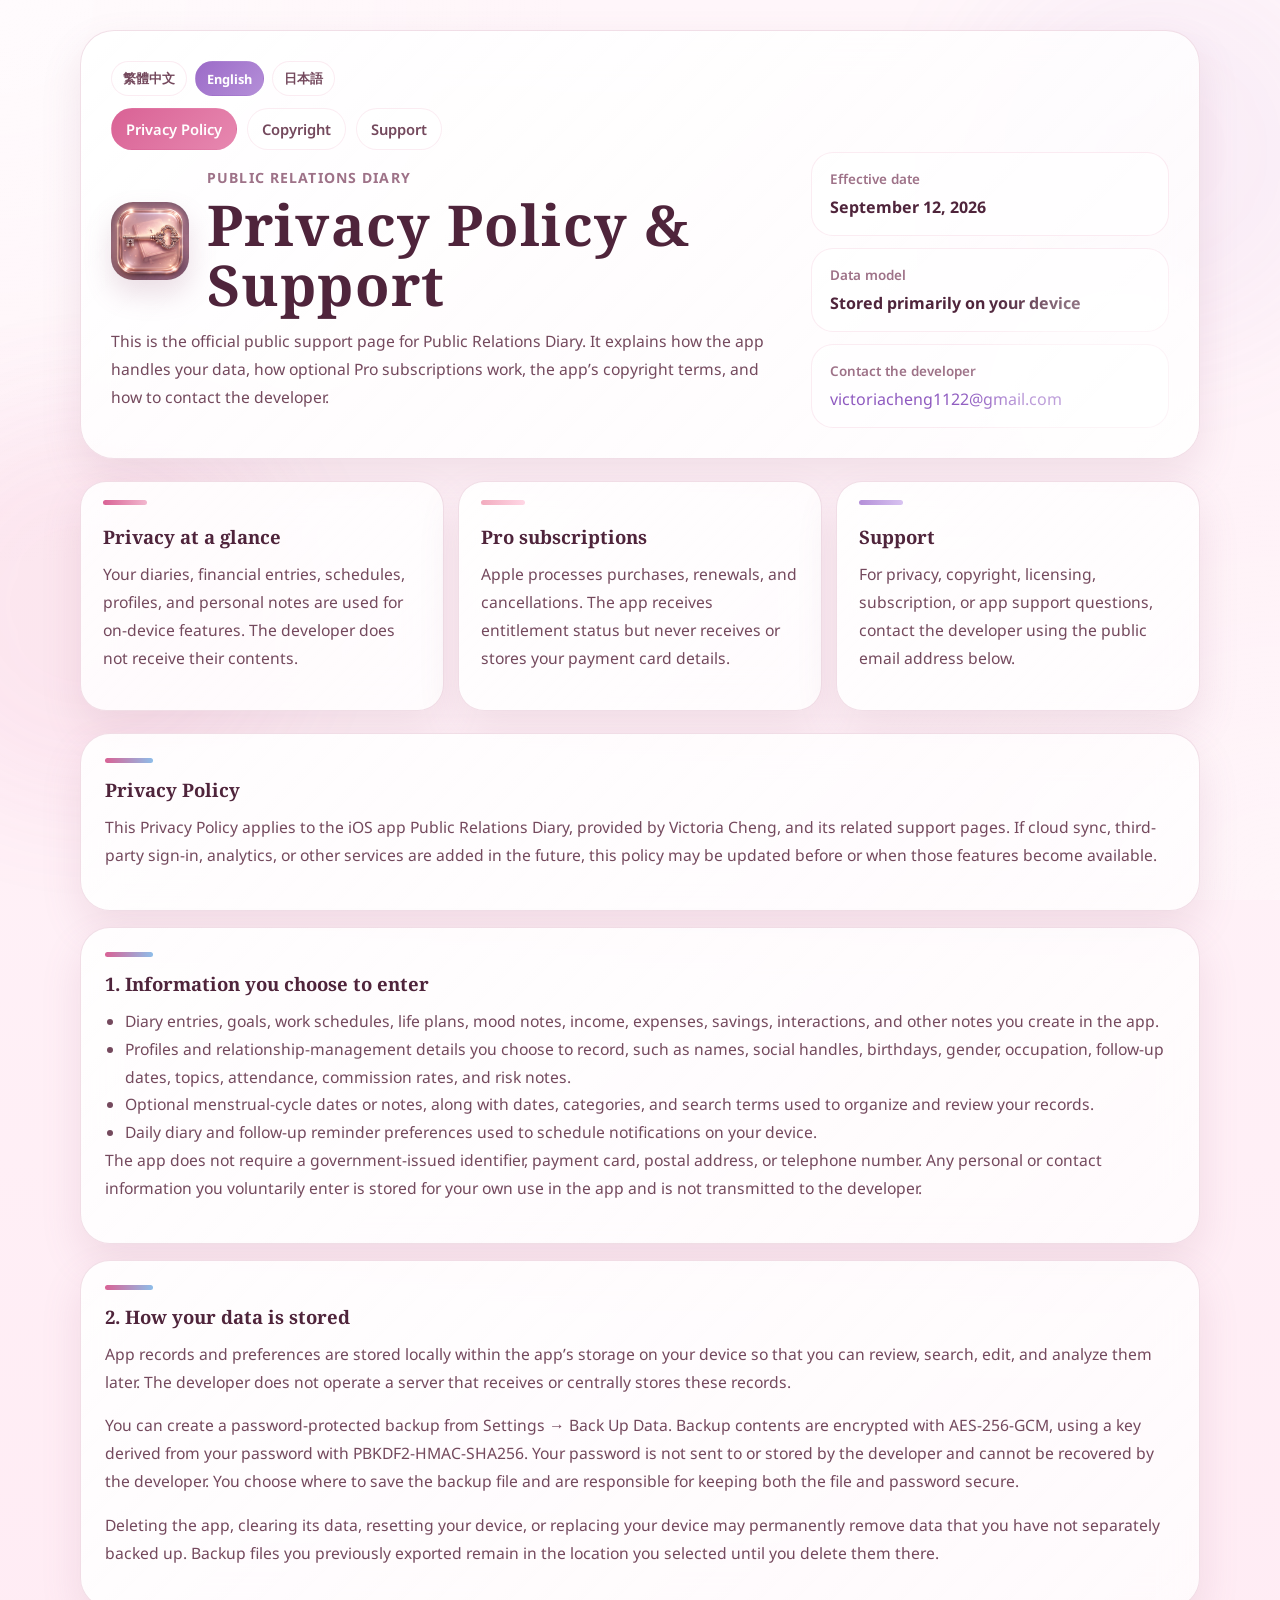
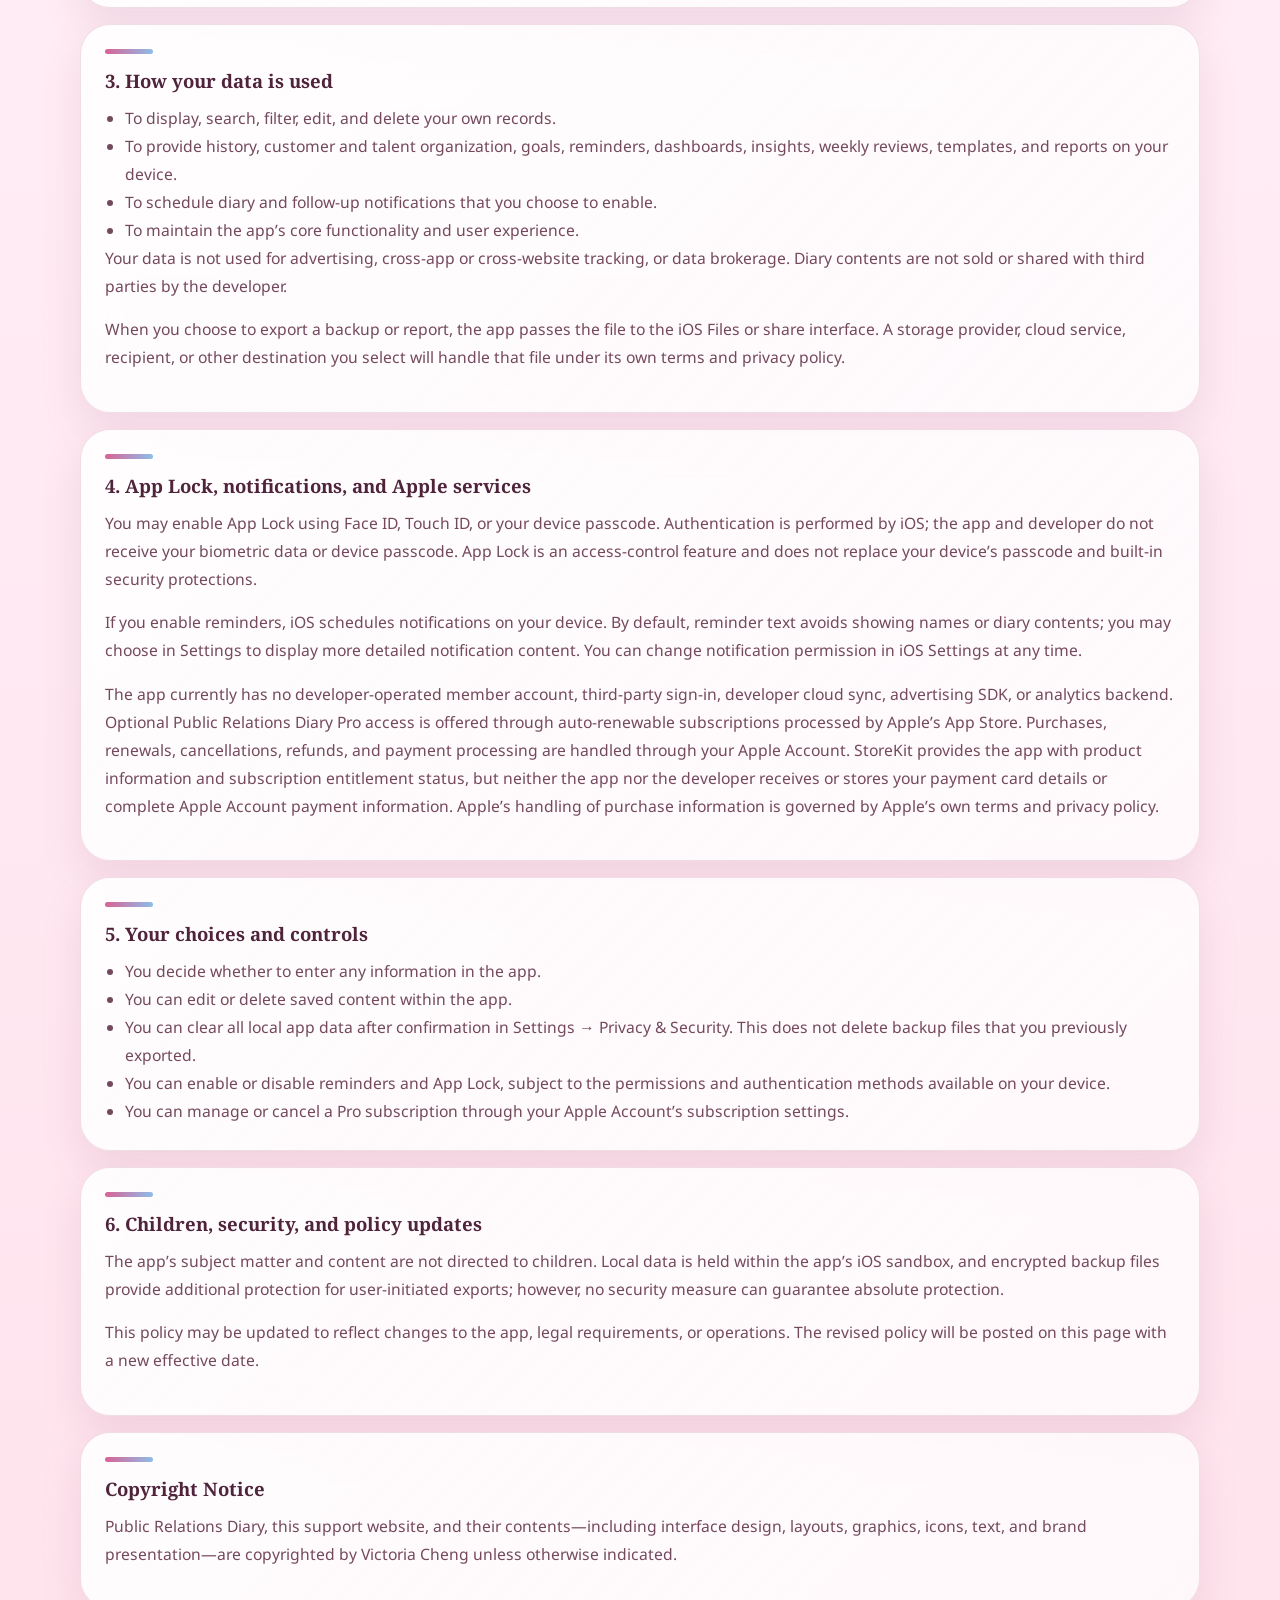
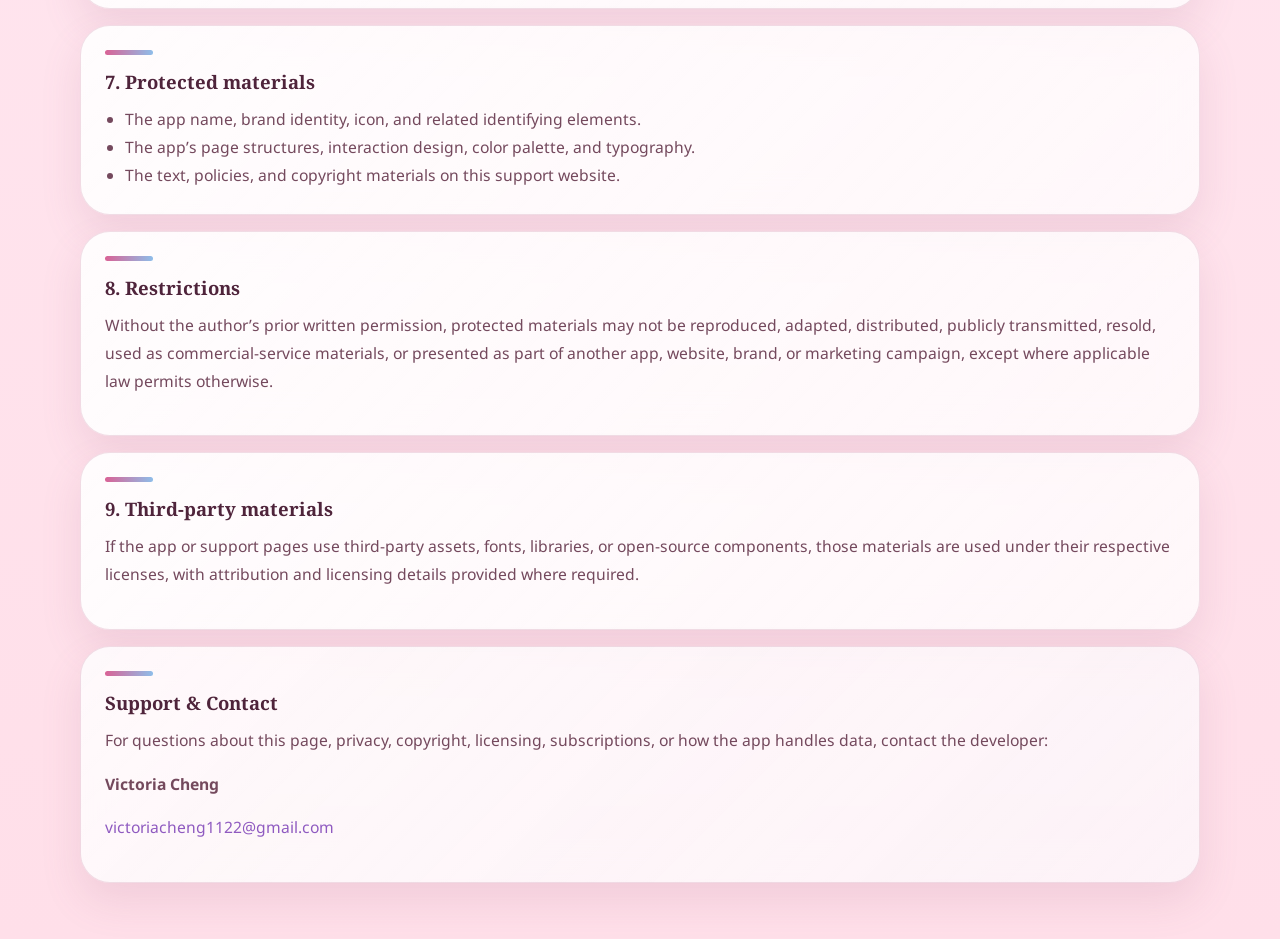
==== en/index.html @ c0037b28 "Add English and Japanese privacy pages" ====
<!DOCTYPE html>
<html lang="en">
<head>
  <meta charset="UTF-8">
  <meta name="viewport" content="width=device-width, initial-scale=1.0">
  <title>Public Relations Diary | Privacy Policy, Copyright &amp; Support</title>
  <meta
    name="description"
    content="The official support page for Public Relations Diary, including its privacy policy, copyright notice, and support contact information."
  >
  <link rel="preconnect" href="https://fonts.googleapis.com">
  <link rel="preconnect" href="https://fonts.gstatic.com" crossorigin>
  <link href="https://fonts.googleapis.com/css2?family=Noto+Sans:wght@400;500;600;700;800&amp;family=Noto+Serif:wght@700;900&amp;display=swap" rel="stylesheet">
  <link rel="stylesheet" href="../styles.css">
</head>
<body>
  <div class="background-glow glow-left"></div>
  <div class="background-glow glow-right"></div>

  <main class="page-shell">
    <section class="hero-card">
      <div class="hero-copy">
        <nav class="language-nav" aria-label="Language selection">
          <a class="language-link" href="../" lang="zh-Hant" hreflang="zh-Hant">繁體中文</a>
          <a class="language-link" href="./" lang="en" hreflang="en" aria-current="page">English</a>
          <a class="language-link" href="../ja/" lang="ja" hreflang="ja">日本語</a>
        </nav>
        <nav class="top-nav" aria-label="On-page navigation">
          <a class="nav-pill is-active" href="#privacy">Privacy Policy</a>
          <a class="nav-pill" href="#copyright">Copyright</a>
          <a class="nav-pill" href="#contact">Support</a>
        </nav>

        <div class="brand-lockup">
          <img class="app-icon" src="../assets/app-icon.png" alt="Public Relations Diary app icon">
          <div>
            <p class="eyebrow">PUBLIC RELATIONS DIARY</p>
            <h1>Privacy Policy &amp; Support</h1>
          </div>
        </div>

        <p class="hero-text">
          This is the official public support page for Public Relations Diary. It explains how the app handles your data,
          how optional Pro subscriptions work, the app&rsquo;s copyright terms, and how to contact the developer.
        </p>
      </div>

      <aside class="hero-status">
        <div class="status-card">
          <span class="status-label">Effective date</span>
          <strong>September 12, 2026</strong>
        </div>
        <div class="status-card">
          <span class="status-label">Data model</span>
          <strong>Stored primarily on your device</strong>
        </div>
        <div class="status-card">
          <span class="status-label">Contact the developer</span>
          <a href="mailto:victoriacheng1122@gmail.com">victoriacheng1122@gmail.com</a>
        </div>
      </aside>
    </section>

    <section class="summary-grid">
      <article class="summary-card accent-rose">
        <h2>Privacy at a glance</h2>
        <p>Your diaries, financial entries, schedules, profiles, and personal notes are used for on-device features. The developer does not receive their contents.</p>
      </article>
      <article class="summary-card accent-peach">
        <h2>Pro subscriptions</h2>
        <p>Apple processes purchases, renewals, and cancellations. The app receives entitlement status but never receives or stores your payment card details.</p>
      </article>
      <article class="summary-card accent-lavender">
        <h2>Support</h2>
        <p>For privacy, copyright, licensing, subscription, or app support questions, contact the developer using the public email address below.</p>
      </article>
    </section>

    <section class="policy-layout">
      <article class="policy-card" id="privacy">
        <div class="section-marker"></div>
        <h2>Privacy Policy</h2>
        <p>
          This Privacy Policy applies to the iOS app Public Relations Diary, provided by Victoria Cheng, and its related support pages.
          If cloud sync, third-party sign-in, analytics, or other services are added in the future, this policy may be updated before or when those features become available.
        </p>
      </article>

      <article class="policy-card">
        <div class="section-marker"></div>
        <h2>1. Information you choose to enter</h2>
        <ul>
          <li>Diary entries, goals, work schedules, life plans, mood notes, income, expenses, savings, interactions, and other notes you create in the app.</li>
          <li>Profiles and relationship-management details you choose to record, such as names, social handles, birthdays, gender, occupation, follow-up dates, topics, attendance, commission rates, and risk notes.</li>
          <li>Optional menstrual-cycle dates or notes, along with dates, categories, and search terms used to organize and review your records.</li>
          <li>Daily diary and follow-up reminder preferences used to schedule notifications on your device.</li>
        </ul>
        <p>
          The app does not require a government-issued identifier, payment card, postal address, or telephone number.
          Any personal or contact information you voluntarily enter is stored for your own use in the app and is not transmitted to the developer.
        </p>
      </article>

      <article class="policy-card">
        <div class="section-marker"></div>
        <h2>2. How your data is stored</h2>
        <p>
          App records and preferences are stored locally within the app&rsquo;s storage on your device so that you can review, search, edit, and analyze them later.
          The developer does not operate a server that receives or centrally stores these records.
        </p>
        <p>
          You can create a password-protected backup from Settings &rarr; Back Up Data. Backup contents are encrypted with AES-256-GCM,
          using a key derived from your password with PBKDF2-HMAC-SHA256. Your password is not sent to or stored by the developer and cannot be recovered by the developer.
          You choose where to save the backup file and are responsible for keeping both the file and password secure.
        </p>
        <p>
          Deleting the app, clearing its data, resetting your device, or replacing your device may permanently remove data that you have not separately backed up.
          Backup files you previously exported remain in the location you selected until you delete them there.
        </p>
      </article>

      <article class="policy-card">
        <div class="section-marker"></div>
        <h2>3. How your data is used</h2>
        <ul>
          <li>To display, search, filter, edit, and delete your own records.</li>
          <li>To provide history, customer and talent organization, goals, reminders, dashboards, insights, weekly reviews, templates, and reports on your device.</li>
          <li>To schedule diary and follow-up notifications that you choose to enable.</li>
          <li>To maintain the app&rsquo;s core functionality and user experience.</li>
        </ul>
        <p>
          Your data is not used for advertising, cross-app or cross-website tracking, or data brokerage. Diary contents are not sold or shared with third parties by the developer.
        </p>
        <p>
          When you choose to export a backup or report, the app passes the file to the iOS Files or share interface.
          A storage provider, cloud service, recipient, or other destination you select will handle that file under its own terms and privacy policy.
        </p>
      </article>

      <article class="policy-card">
        <div class="section-marker"></div>
        <h2>4. App Lock, notifications, and Apple services</h2>
        <p>
          You may enable App Lock using Face ID, Touch ID, or your device passcode. Authentication is performed by iOS;
          the app and developer do not receive your biometric data or device passcode. App Lock is an access-control feature and does not replace your device&rsquo;s passcode and built-in security protections.
        </p>
        <p>
          If you enable reminders, iOS schedules notifications on your device. By default, reminder text avoids showing names or diary contents;
          you may choose in Settings to display more detailed notification content. You can change notification permission in iOS Settings at any time.
        </p>
        <p>
          The app currently has no developer-operated member account, third-party sign-in, developer cloud sync, advertising SDK, or analytics backend.
          Optional Public Relations Diary Pro access is offered through auto-renewable subscriptions processed by Apple&rsquo;s App Store.
          Purchases, renewals, cancellations, refunds, and payment processing are handled through your Apple Account.
          StoreKit provides the app with product information and subscription entitlement status, but neither the app nor the developer receives or stores your payment card details or complete Apple Account payment information.
          Apple&rsquo;s handling of purchase information is governed by Apple&rsquo;s own terms and privacy policy.
        </p>
      </article>

      <article class="policy-card">
        <div class="section-marker"></div>
        <h2>5. Your choices and controls</h2>
        <ul>
          <li>You decide whether to enter any information in the app.</li>
          <li>You can edit or delete saved content within the app.</li>
          <li>You can clear all local app data after confirmation in Settings &rarr; Privacy &amp; Security. This does not delete backup files that you previously exported.</li>
          <li>You can enable or disable reminders and App Lock, subject to the permissions and authentication methods available on your device.</li>
          <li>You can manage or cancel a Pro subscription through your Apple Account&rsquo;s subscription settings.</li>
        </ul>
      </article>

      <article class="policy-card">
        <div class="section-marker"></div>
        <h2>6. Children, security, and policy updates</h2>
        <p>
          The app&rsquo;s subject matter and content are not directed to children. Local data is held within the app&rsquo;s iOS sandbox,
          and encrypted backup files provide additional protection for user-initiated exports; however, no security measure can guarantee absolute protection.
        </p>
        <p>
          This policy may be updated to reflect changes to the app, legal requirements, or operations. The revised policy will be posted on this page with a new effective date.
        </p>
      </article>

      <article class="policy-card" id="copyright">
        <div class="section-marker"></div>
        <h2>Copyright Notice</h2>
        <p>
          Public Relations Diary, this support website, and their contents&mdash;including interface design, layouts, graphics, icons, text, and brand presentation&mdash;are copyrighted by Victoria Cheng unless otherwise indicated.
        </p>
      </article>

      <article class="policy-card">
        <div class="section-marker"></div>
        <h2>7. Protected materials</h2>
        <ul>
          <li>The app name, brand identity, icon, and related identifying elements.</li>
          <li>The app&rsquo;s page structures, interaction design, color palette, and typography.</li>
          <li>The text, policies, and copyright materials on this support website.</li>
        </ul>
      </article>

      <article class="policy-card">
        <div class="section-marker"></div>
        <h2>8. Restrictions</h2>
        <p>
          Without the author&rsquo;s prior written permission, protected materials may not be reproduced, adapted, distributed, publicly transmitted, resold,
          used as commercial-service materials, or presented as part of another app, website, brand, or marketing campaign, except where applicable law permits otherwise.
        </p>
      </article>

      <article class="policy-card">
        <div class="section-marker"></div>
        <h2>9. Third-party materials</h2>
        <p>
          If the app or support pages use third-party assets, fonts, libraries, or open-source components, those materials are used under their respective licenses,
          with attribution and licensing details provided where required.
        </p>
      </article>

      <article class="policy-card contact-card" id="contact">
        <div class="section-marker"></div>
        <h2>Support &amp; Contact</h2>
        <p>For questions about this page, privacy, copyright, licensing, subscriptions, or how the app handles data, contact the developer:</p>
        <p><strong>Victoria Cheng</strong></p>
        <p><a href="mailto:victoriacheng1122@gmail.com">victoriacheng1122@gmail.com</a></p>
      </article>
    </section>
  </main>
</body>
</html>
---- styles.css ----
:root {
  --bg-top: #fff6fa;
  --bg-mid: #ffeaf3;
  --bg-bottom: #ffdfe9;
  --surface: rgba(255, 255, 255, 0.74);
  --surface-strong: rgba(255, 255, 255, 0.9);
  --border: rgba(214, 160, 186, 0.34);
  --text-main: #4f243b;
  --text-soft: #74495d;
  --text-faint: #9e7288;
  --rose: #d96295;
  --peach: #f2abbe;
  --lavender: #b48fd8;
  --blue: #8ebde9;
  --shadow: rgba(156, 93, 127, 0.14);
}

* {
  box-sizing: border-box;
}

html {
  color-scheme: light;
}

body {
  margin: 0;
  min-height: 100vh;
  font-family: "Noto Sans TC", sans-serif;
  color: var(--text-main);
  background: linear-gradient(180deg, var(--bg-top) 0%, var(--bg-mid) 48%, var(--bg-bottom) 100%);
  position: relative;
  overflow-x: hidden;
}

:lang(en) body {
  font-family: "Noto Sans", "Noto Sans TC", sans-serif;
}

:lang(ja) body {
  font-family: "Noto Sans JP", "Noto Sans TC", sans-serif;
}

body::before {
  content: "";
  position: fixed;
  inset: 0;
  background:
    radial-gradient(circle at top left, rgba(255, 255, 255, 0.6), transparent 36%),
    radial-gradient(circle at bottom right, rgba(255, 255, 255, 0.34), transparent 28%);
  pointer-events: none;
}

.background-glow {
  position: fixed;
  width: 25rem;
  height: 25rem;
  border-radius: 999px;
  filter: blur(62px);
  opacity: 0.42;
  pointer-events: none;
}

.glow-left {
  background: rgba(217, 98, 149, 0.2);
  left: -7rem;
  bottom: 6rem;
}

.glow-right {
  background: rgba(180, 143, 216, 0.16);
  right: -5rem;
  top: -3rem;
}

.page-shell {
  width: min(1120px, calc(100vw - 32px));
  margin: 0 auto;
  padding: 30px 0 56px;
}

.hero-card,
.summary-card,
.policy-card {
  border: 1px solid var(--border);
  background: linear-gradient(135deg, var(--surface-strong), var(--surface));
  backdrop-filter: blur(18px);
  -webkit-backdrop-filter: blur(18px);
  box-shadow: 0 18px 40px var(--shadow);
}

.hero-card {
  border-radius: 34px;
  padding: 30px;
  display: grid;
  grid-template-columns: minmax(0, 1.7fr) minmax(260px, 0.9fr);
  gap: 24px;
  position: relative;
  overflow: hidden;
}

.hero-card::after {
  content: "";
  position: absolute;
  right: -4rem;
  bottom: -5rem;
  width: 17rem;
  height: 17rem;
  border-radius: 999px;
  background: rgba(255, 255, 255, 0.42);
  filter: blur(22px);
}

.top-nav {
  display: flex;
  flex-wrap: wrap;
  gap: 10px;
  margin-bottom: 18px;
}

.language-nav {
  display: flex;
  flex-wrap: wrap;
  gap: 8px;
  margin-bottom: 12px;
}

.language-link {
  display: inline-flex;
  align-items: center;
  justify-content: center;
  min-height: 34px;
  padding: 7px 11px;
  border-radius: 999px;
  color: var(--text-soft);
  background: rgba(255, 255, 255, 0.48);
  border: 1px solid rgba(217, 98, 149, 0.12);
  text-decoration: none;
  font-size: 0.8rem;
  font-weight: 700;
}

.language-link[aria-current="page"] {
  color: #fff;
  background: linear-gradient(135deg, #9c6bc8, var(--lavender));
  border-color: transparent;
}

.nav-pill {
  display: inline-flex;
  align-items: center;
  justify-content: center;
  padding: 10px 14px;
  border-radius: 999px;
  color: var(--text-soft);
  background: rgba(255, 255, 255, 0.62);
  border: 1px solid rgba(217, 98, 149, 0.12);
  text-decoration: none;
  font-size: 0.92rem;
  font-weight: 600;
}

.nav-pill.is-active {
  color: #fff;
  background: linear-gradient(135deg, var(--rose), #e788b0);
  border-color: transparent;
}

.brand-lockup {
  display: flex;
  align-items: center;
  gap: 18px;
  margin-bottom: 14px;
}

.app-icon {
  width: 78px;
  height: 78px;
  border-radius: 22px;
  box-shadow: 0 14px 28px rgba(156, 93, 127, 0.2);
  flex: 0 0 auto;
}

.eyebrow {
  margin: 0 0 8px;
  color: var(--text-faint);
  font-size: 0.88rem;
  letter-spacing: 0.08em;
  font-weight: 700;
}

h1,
h2,
p,
ul {
  margin-top: 0;
}

h1 {
  margin-bottom: 0;
  font-family: "Noto Serif TC", serif;
  font-size: clamp(2.3rem, 4.4vw, 4rem);
  line-height: 1.06;
  letter-spacing: 0.02em;
}

:lang(en) h1,
:lang(en) h2 {
  font-family: "Noto Serif", "Noto Serif TC", serif;
}

:lang(ja) h1,
:lang(ja) h2 {
  font-family: "Noto Serif JP", "Noto Serif TC", serif;
}

h2 {
  margin-bottom: 12px;
  font-family: "Noto Serif TC", serif;
  font-size: 1.16rem;
}

.hero-text,
.policy-card p,
.policy-card li,
.summary-card p {
  color: var(--text-soft);
  line-height: 1.78;
  font-size: 0.98rem;
}

.hero-status {
  display: grid;
  gap: 12px;
  align-content: end;
}

.status-card {
  border-radius: 22px;
  padding: 17px 18px;
  background: rgba(255, 255, 255, 0.62);
  border: 1px solid rgba(217, 98, 149, 0.12);
}

.status-label {
  display: block;
  margin-bottom: 8px;
  color: var(--text-faint);
  font-size: 0.84rem;
  font-weight: 600;
}

a {
  color: #8f5ac0;
  text-decoration: none;
}

a:hover {
  text-decoration: underline;
}

.summary-grid {
  margin-top: 22px;
  display: grid;
  grid-template-columns: repeat(3, minmax(0, 1fr));
  gap: 14px;
}

.summary-card {
  border-radius: 26px;
  padding: 22px;
  position: relative;
}

.summary-card::before {
  content: "";
  position: absolute;
  top: 18px;
  left: 22px;
  width: 44px;
  height: 5px;
  border-radius: 999px;
}

.accent-rose::before {
  background: linear-gradient(90deg, var(--rose), #f2b8cf);
}

.accent-peach::before {
  background: linear-gradient(90deg, var(--peach), #ffd7e5);
}

.accent-lavender::before {
  background: linear-gradient(90deg, var(--lavender), #d8c3f1);
}

.summary-card h2 {
  padding-top: 20px;
}

.policy-layout {
  margin-top: 22px;
  display: grid;
  gap: 16px;
}

.policy-card {
  border-radius: 30px;
  padding: 24px;
}

.section-marker {
  width: 48px;
  height: 5px;
  border-radius: 999px;
  margin-bottom: 14px;
  background: linear-gradient(90deg, var(--rose), var(--blue));
}

.policy-card ul {
  padding-left: 1.25rem;
  margin-bottom: 0;
}

.contact-card {
  background:
    linear-gradient(135deg, rgba(255, 255, 255, 0.86), rgba(255, 255, 255, 0.68)),
    linear-gradient(135deg, rgba(217, 98, 149, 0.08), rgba(180, 143, 216, 0.08));
}

@media (max-width: 920px) {
  .hero-card {
    grid-template-columns: 1fr;
  }

  .summary-grid {
    grid-template-columns: 1fr;
  }
}

@media (max-width: 640px) {
  .page-shell {
    width: min(100vw - 20px, 1120px);
    padding-top: 18px;
    padding-bottom: 32px;
  }

  .hero-card,
  .summary-card,
  .policy-card {
    border-radius: 24px;
  }

  .hero-card,
  .policy-card {
    padding: 20px;
  }

  .brand-lockup {
    align-items: flex-start;
  }

  .app-icon {
    width: 64px;
    height: 64px;
    border-radius: 18px;
  }
}
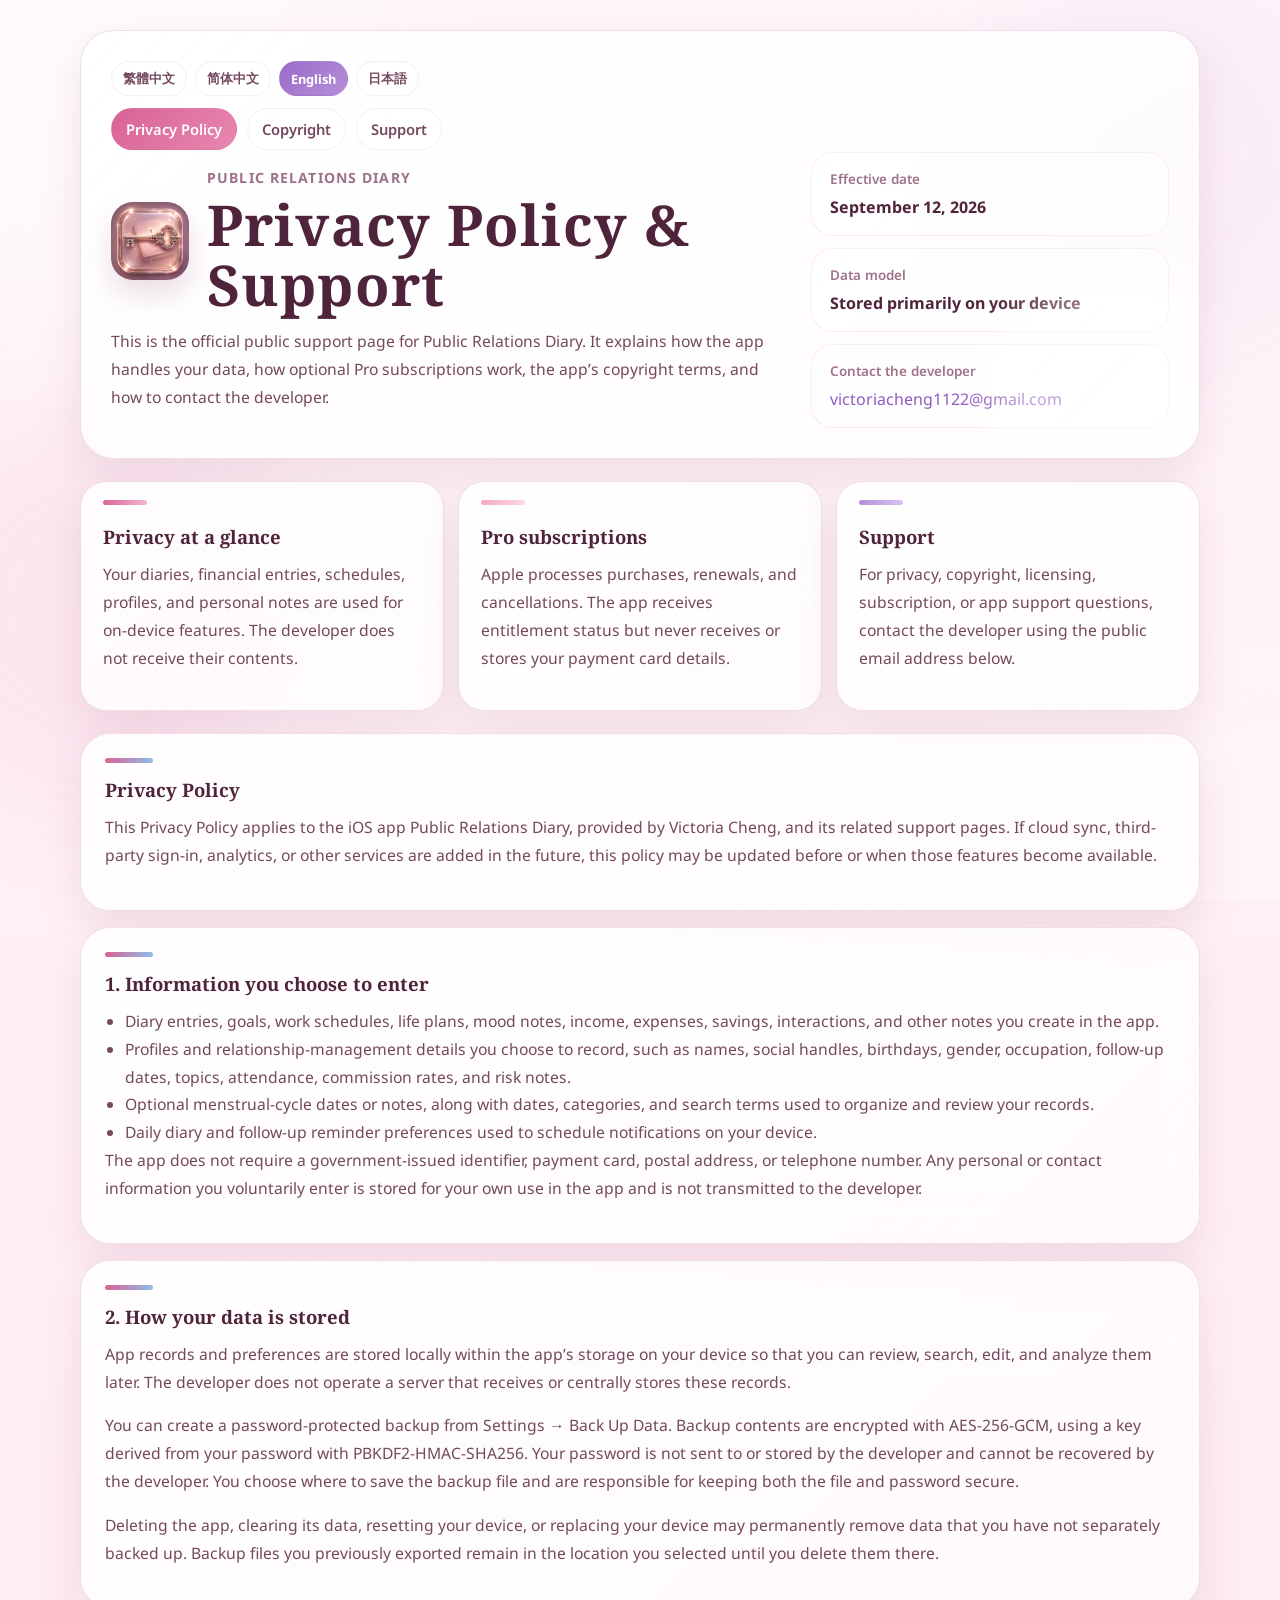
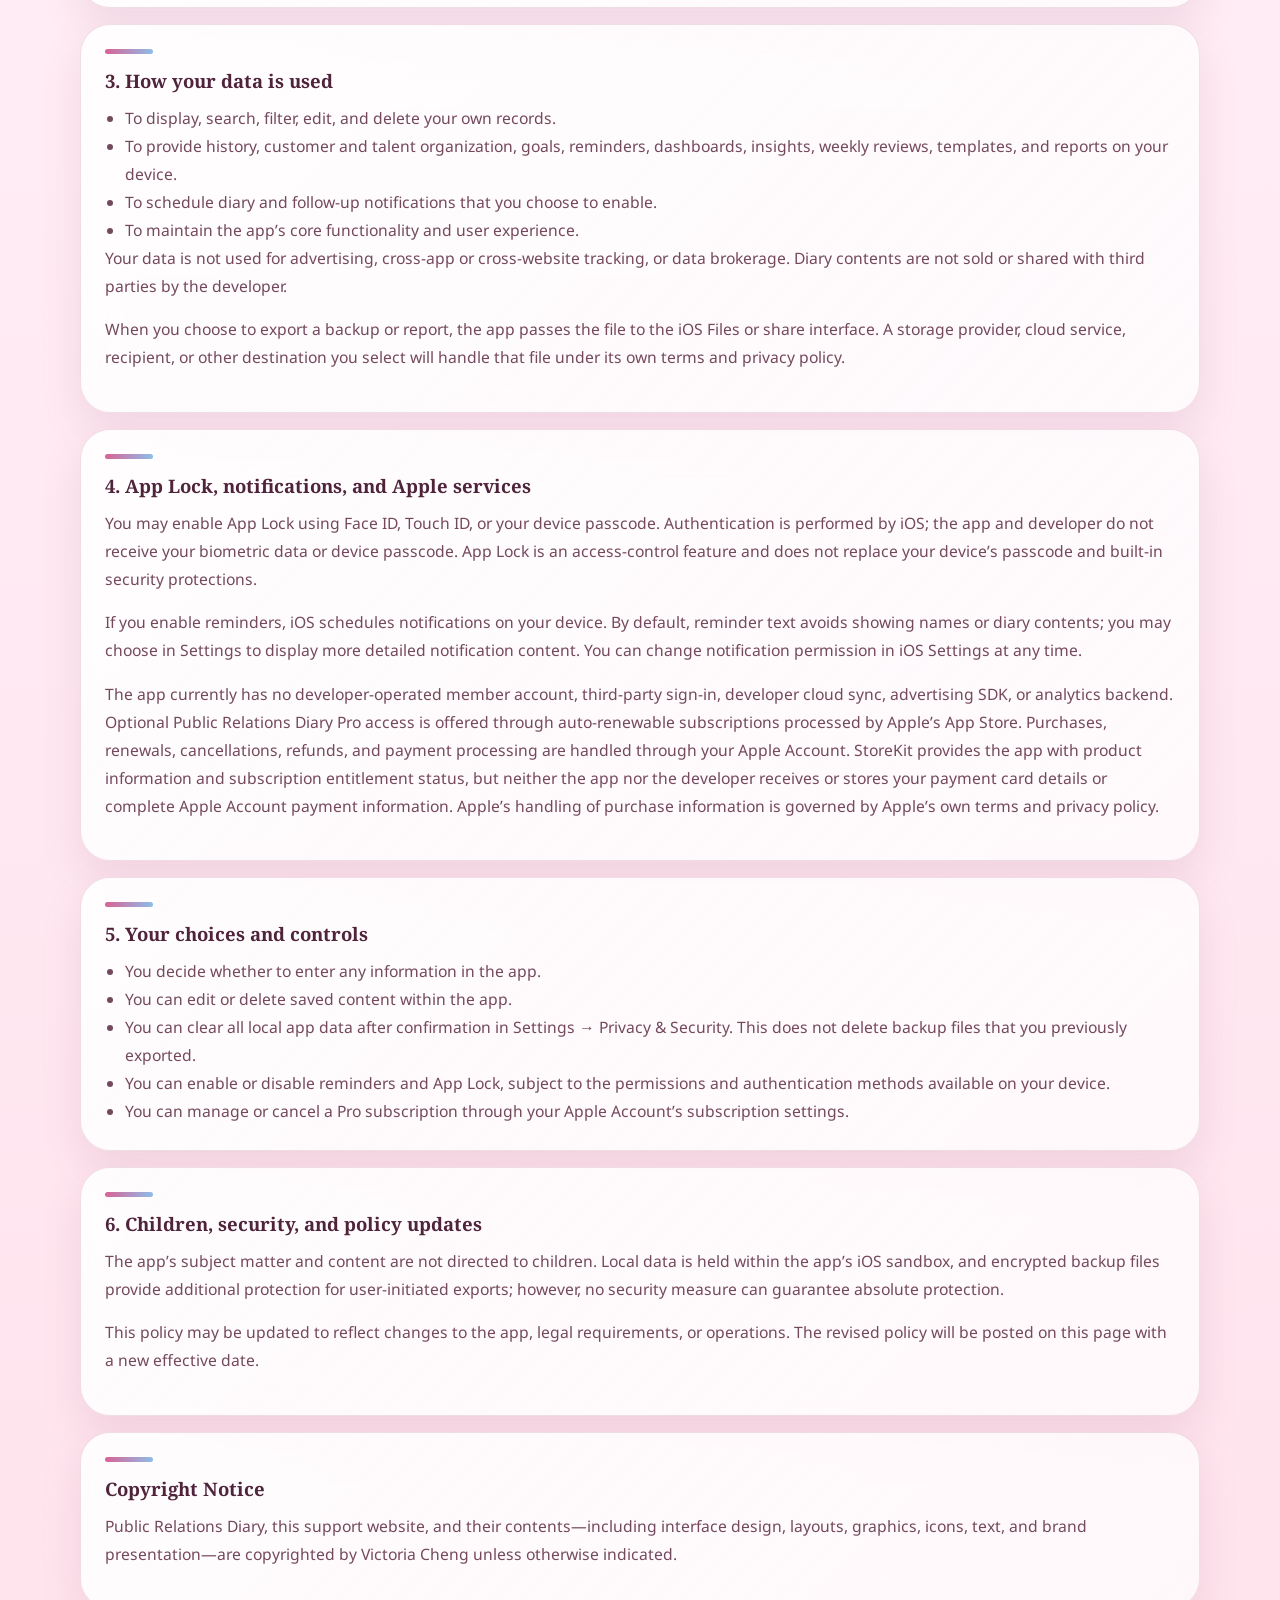
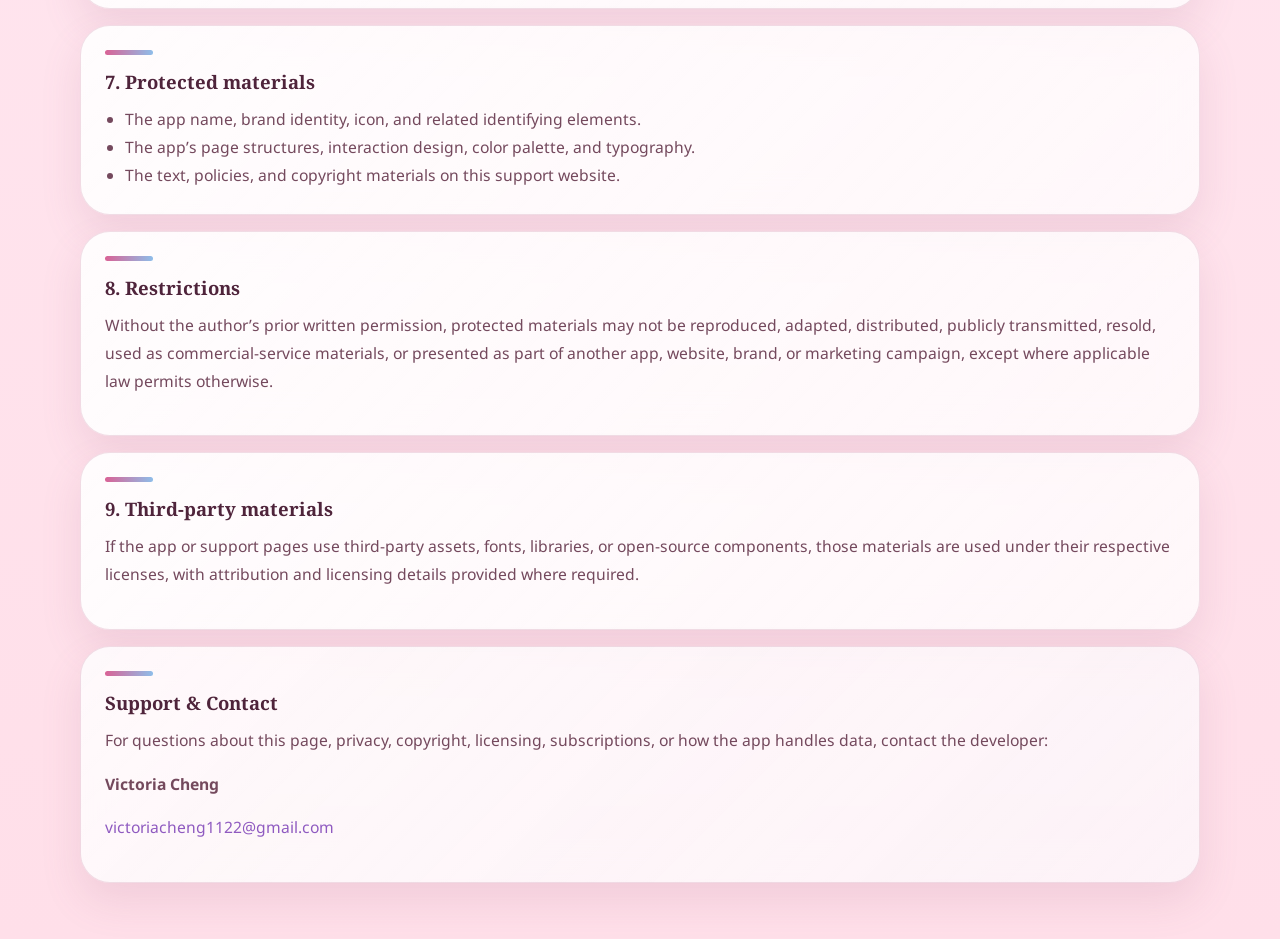
==== commit af002d1c: "Add Simplified Chinese privacy policy" ====
--- a/en/index.html
+++ b/en/index.html
@@ -22,6 +22,7 @@
       <div class="hero-copy">
         <nav class="language-nav" aria-label="Language selection">
           <a class="language-link" href="../" lang="zh-Hant" hreflang="zh-Hant">繁體中文</a>
+          <a class="language-link" href="../zh-Hans/" lang="zh-Hans" hreflang="zh-Hans">简体中文</a>
           <a class="language-link" href="./" lang="en" hreflang="en" aria-current="page">English</a>
           <a class="language-link" href="../ja/" lang="ja" hreflang="ja">日本語</a>
         </nav>
--- a/styles.css
+++ b/styles.css
@@ -37,6 +37,10 @@
   font-family: "Noto Sans", "Noto Sans TC", sans-serif;
 }
 
+:lang(zh-Hans) body {
+  font-family: "Noto Sans SC", "Noto Sans TC", sans-serif;
+}
+
 :lang(ja) body {
   font-family: "Noto Sans JP", "Noto Sans TC", sans-serif;
 }
@@ -209,6 +213,11 @@
   font-family: "Noto Serif", "Noto Serif TC", serif;
 }
 
+:lang(zh-Hans) h1,
+:lang(zh-Hans) h2 {
+  font-family: "Noto Serif SC", "Noto Serif TC", serif;
+}
+
 :lang(ja) h1,
 :lang(ja) h2 {
   font-family: "Noto Serif JP", "Noto Serif TC", serif;
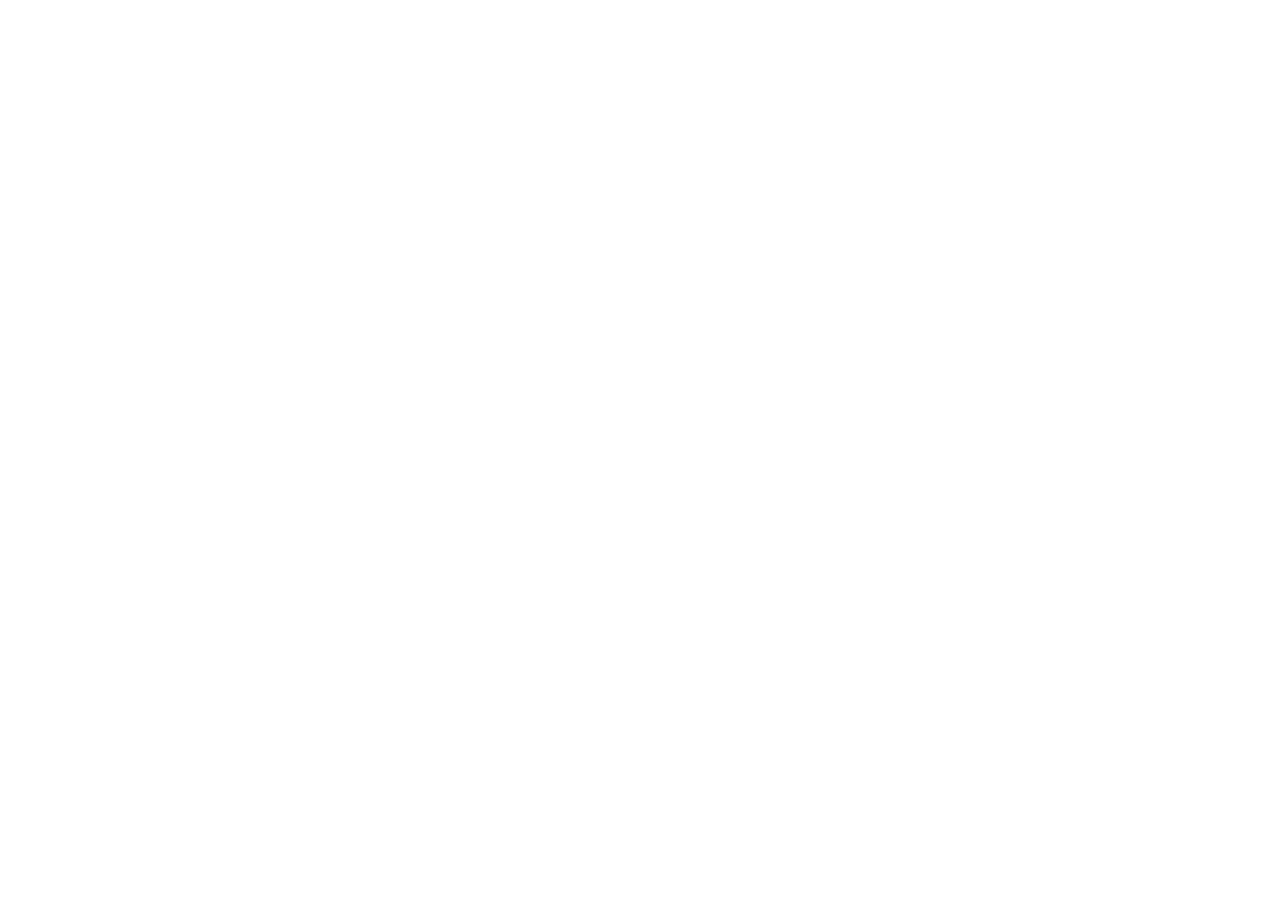
==== commit f6d22005: "Redirect this site to the FireSparkle.Studio website Privacy, support and copyright information for " ====
--- a/en/index.html
+++ b/en/index.html
@@ -1,231 +1,58 @@
-<!DOCTYPE html>
-<html lang="en">
+<!doctype html>
+<html lang="zh-Hant">
 <head>
-  <meta charset="UTF-8">
-  <meta name="viewport" content="width=device-width, initial-scale=1.0">
-  <title>Public Relations Diary | Privacy Policy, Copyright &amp; Support</title>
-  <meta
-    name="description"
-    content="The official support page for Public Relations Diary, including its privacy policy, copyright notice, and support contact information."
-  >
-  <link rel="preconnect" href="https://fonts.googleapis.com">
-  <link rel="preconnect" href="https://fonts.gstatic.com" crossorigin>
-  <link href="https://fonts.googleapis.com/css2?family=Noto+Sans:wght@400;500;600;700;800&amp;family=Noto+Serif:wght@700;900&amp;display=swap" rel="stylesheet">
-  <link rel="stylesheet" href="../styles.css">
+<meta charset="utf-8">
+<meta name="viewport" content="width=device-width, initial-scale=1, viewport-fit=cover">
+<title>公關日記｜已搬到花火工作室官網</title>
+<meta name="description" content="《公關日記》的隱私權政策、支援與聯絡資訊已搬到花火工作室 FireSparkle.Studio 官網。">
+<meta name="robots" content="noindex, follow">
+<link rel="canonical" href="https://firesparkle.com/app/pr-diary/privacy/?lang=en">
+<script>(function(){var b='https://firesparkle.com/app/pr-diary/',k='privacy',r={},s=(location.search+location.hash).toLowerCase(),m=location.search.match(/[?&]lang=([A-Za-z-]+)/),l=m?m[1]:'en',x={'pt-BR':'pt','zh-Hant':''};if(/copyright/.test(s))k='copyright';else if(/privacy/.test(s))k='privacy';else if(/support|contact/.test(s))k='support';else if(/terms/.test(s))k='terms';if(r[k])k=r[k];if(l in x)l=x[l];var u=k==='terms'?'https://www.apple.com/legal/internet-services/itunes/dev/stdeula/':b+(k==='privacy'?'privacy/':'support/')+(l?'?lang='+encodeURIComponent(l):'')+(k==='copyright'?'#copyright':'');window.__fsTarget=u;location.replace(u);})();</script>
+<meta http-equiv="refresh" content="0; url=https://firesparkle.com/app/pr-diary/privacy/?lang=en">
+<meta name="color-scheme" content="light dark">
+<meta name="theme-color" media="(prefers-color-scheme: light)" content="#f7f5f0">
+<meta name="theme-color" media="(prefers-color-scheme: dark)" content="#17161b">
+<link rel="icon" href="https://firesparkle.com/assets/brand/firesparkle-mark-112.png">
+<style>
+:root{--bg:#f7f5f0;--surface:#fffdf9;--ink:#1b1a1f;--ink-soft:#3f3d45;--muted:#726f78;--line:rgba(27,26,31,.12);--line-strong:rgba(27,26,31,.26);--accent:#9a7d49;--app:#b52e66;color-scheme:light}
+@media (prefers-color-scheme:dark){:root{--bg:#17161b;--surface:#1f1e24;--ink:#f1ede6;--ink-soft:#d8d4cc;--muted:#9b968f;--line:rgba(241,237,230,.12);--line-strong:rgba(241,237,230,.26);--accent:#c3a66f;--app:#ef8fb5;color-scheme:dark}}
+*{box-sizing:border-box}
+body{margin:0;min-height:100vh;display:grid;place-items:center;padding:32px 16px;background:var(--bg);color:var(--ink-soft);font-family:"Times New Roman",Tinos,Times,"Noto Serif TC","Songti TC",PMingLiU,serif;font-size:17px;line-height:1.8;letter-spacing:.01em;-webkit-font-smoothing:antialiased}
+main{width:100%;max-width:560px;background:var(--surface);border:1px solid var(--line);border-radius:6px;padding:34px 30px 24px;box-shadow:0 2px 4px rgba(27,26,31,.04),0 24px 48px -28px rgba(27,26,31,.28);position:relative}
+main::before{content:"";position:absolute;left:30px;top:-1px;width:72px;height:2px;background:var(--app)}
+a{color:inherit}
+.brand{display:inline-flex;align-items:center;gap:10px;color:var(--ink);text-decoration:none;font-size:15px;letter-spacing:.04em}
+.brand img{width:28px;height:28px}
+.brand b{font-weight:600}
+.app{display:flex;align-items:center;gap:16px;margin:26px 0 22px}
+.app img{width:64px;height:64px;flex:none;border-radius:22.37%;box-shadow:0 6px 16px -10px rgba(27,26,31,.35),inset 0 0 0 1px rgba(255,255,255,.18)}
+.eyebrow{display:flex;align-items:center;gap:10px;margin:0;font-size:12px;letter-spacing:.2em;text-transform:uppercase;color:var(--muted)}
+.eyebrow::before{content:"";width:22px;height:1px;background:var(--app);flex:none}
+.app strong{display:block;margin-top:4px;color:var(--ink);font-size:19px;font-weight:600;line-height:1.4}
+h1{margin:0 0 10px;color:var(--ink);font-size:clamp(23px,5vw,29px);font-weight:600;line-height:1.35}
+p{margin:0 0 10px}
+.en{color:var(--muted);font-size:15px;line-height:1.6}
+.button{display:inline-flex;align-items:center;gap:10px;min-height:46px;margin:16px 0 18px;padding:10px 22px;border:1px solid var(--ink);border-radius:3px;background:var(--ink);color:var(--bg);text-decoration:none;font-size:15px;letter-spacing:.03em}
+.button:hover{background:transparent;color:var(--ink)}
+.links{display:flex;flex-wrap:wrap;gap:6px 20px;font-size:15px}
+.links a{color:var(--ink);text-decoration:underline;text-underline-offset:5px;text-decoration-color:var(--line-strong)}
+.links a:hover{text-decoration-color:var(--app)}
+.mail{font-family:"Times New Roman",Tinos,Times,serif;direction:ltr}
+footer{display:flex;flex-wrap:wrap;justify-content:space-between;gap:6px;margin-top:22px;padding-top:16px;border-top:1px solid var(--line);font-size:13px;color:var(--muted);letter-spacing:.04em}
+:focus-visible{outline:2px solid var(--accent);outline-offset:4px}
+</style>
 </head>
 <body>
-  <div class="background-glow glow-left"></div>
-  <div class="background-glow glow-right"></div>
-
-  <main class="page-shell">
-    <section class="hero-card">
-      <div class="hero-copy">
-        <nav class="language-nav" aria-label="Language selection">
-          <a class="language-link" href="../" lang="zh-Hant" hreflang="zh-Hant">繁體中文</a>
-          <a class="language-link" href="../zh-Hans/" lang="zh-Hans" hreflang="zh-Hans">简体中文</a>
-          <a class="language-link" href="./" lang="en" hreflang="en" aria-current="page">English</a>
-          <a class="language-link" href="../ja/" lang="ja" hreflang="ja">日本語</a>
-        </nav>
-        <nav class="top-nav" aria-label="On-page navigation">
-          <a class="nav-pill is-active" href="#privacy">Privacy Policy</a>
-          <a class="nav-pill" href="#copyright">Copyright</a>
-          <a class="nav-pill" href="#contact">Support</a>
-        </nav>
-
-        <div class="brand-lockup">
-          <img class="app-icon" src="../assets/app-icon.png" alt="Public Relations Diary app icon">
-          <div>
-            <p class="eyebrow">PUBLIC RELATIONS DIARY</p>
-            <h1>Privacy Policy &amp; Support</h1>
-          </div>
-        </div>
-
-        <p class="hero-text">
-          This is the official public support page for Public Relations Diary. It explains how the app handles your data,
-          how optional Pro subscriptions work, the app&rsquo;s copyright terms, and how to contact the developer.
-        </p>
-      </div>
-
-      <aside class="hero-status">
-        <div class="status-card">
-          <span class="status-label">Effective date</span>
-          <strong>September 12, 2026</strong>
-        </div>
-        <div class="status-card">
-          <span class="status-label">Data model</span>
-          <strong>Stored primarily on your device</strong>
-        </div>
-        <div class="status-card">
-          <span class="status-label">Contact the developer</span>
-          <a href="mailto:victoriacheng1122@gmail.com">victoriacheng1122@gmail.com</a>
-        </div>
-      </aside>
-    </section>
-
-    <section class="summary-grid">
-      <article class="summary-card accent-rose">
-        <h2>Privacy at a glance</h2>
-        <p>Your diaries, financial entries, schedules, profiles, and personal notes are used for on-device features. The developer does not receive their contents.</p>
-      </article>
-      <article class="summary-card accent-peach">
-        <h2>Pro subscriptions</h2>
-        <p>Apple processes purchases, renewals, and cancellations. The app receives entitlement status but never receives or stores your payment card details.</p>
-      </article>
-      <article class="summary-card accent-lavender">
-        <h2>Support</h2>
-        <p>For privacy, copyright, licensing, subscription, or app support questions, contact the developer using the public email address below.</p>
-      </article>
-    </section>
-
-    <section class="policy-layout">
-      <article class="policy-card" id="privacy">
-        <div class="section-marker"></div>
-        <h2>Privacy Policy</h2>
-        <p>
-          This Privacy Policy applies to the iOS app Public Relations Diary, provided by Victoria Cheng, and its related support pages.
-          If cloud sync, third-party sign-in, analytics, or other services are added in the future, this policy may be updated before or when those features become available.
-        </p>
-      </article>
-
-      <article class="policy-card">
-        <div class="section-marker"></div>
-        <h2>1. Information you choose to enter</h2>
-        <ul>
-          <li>Diary entries, goals, work schedules, life plans, mood notes, income, expenses, savings, interactions, and other notes you create in the app.</li>
-          <li>Profiles and relationship-management details you choose to record, such as names, social handles, birthdays, gender, occupation, follow-up dates, topics, attendance, commission rates, and risk notes.</li>
-          <li>Optional menstrual-cycle dates or notes, along with dates, categories, and search terms used to organize and review your records.</li>
-          <li>Daily diary and follow-up reminder preferences used to schedule notifications on your device.</li>
-        </ul>
-        <p>
-          The app does not require a government-issued identifier, payment card, postal address, or telephone number.
-          Any personal or contact information you voluntarily enter is stored for your own use in the app and is not transmitted to the developer.
-        </p>
-      </article>
-
-      <article class="policy-card">
-        <div class="section-marker"></div>
-        <h2>2. How your data is stored</h2>
-        <p>
-          App records and preferences are stored locally within the app&rsquo;s storage on your device so that you can review, search, edit, and analyze them later.
-          The developer does not operate a server that receives or centrally stores these records.
-        </p>
-        <p>
-          You can create a password-protected backup from Settings &rarr; Back Up Data. Backup contents are encrypted with AES-256-GCM,
-          using a key derived from your password with PBKDF2-HMAC-SHA256. Your password is not sent to or stored by the developer and cannot be recovered by the developer.
-          You choose where to save the backup file and are responsible for keeping both the file and password secure.
-        </p>
-        <p>
-          Deleting the app, clearing its data, resetting your device, or replacing your device may permanently remove data that you have not separately backed up.
-          Backup files you previously exported remain in the location you selected until you delete them there.
-        </p>
-      </article>
-
-      <article class="policy-card">
-        <div class="section-marker"></div>
-        <h2>3. How your data is used</h2>
-        <ul>
-          <li>To display, search, filter, edit, and delete your own records.</li>
-          <li>To provide history, customer and talent organization, goals, reminders, dashboards, insights, weekly reviews, templates, and reports on your device.</li>
-          <li>To schedule diary and follow-up notifications that you choose to enable.</li>
-          <li>To maintain the app&rsquo;s core functionality and user experience.</li>
-        </ul>
-        <p>
-          Your data is not used for advertising, cross-app or cross-website tracking, or data brokerage. Diary contents are not sold or shared with third parties by the developer.
-        </p>
-        <p>
-          When you choose to export a backup or report, the app passes the file to the iOS Files or share interface.
-          A storage provider, cloud service, recipient, or other destination you select will handle that file under its own terms and privacy policy.
-        </p>
-      </article>
-
-      <article class="policy-card">
-        <div class="section-marker"></div>
-        <h2>4. App Lock, notifications, and Apple services</h2>
-        <p>
-          You may enable App Lock using Face ID, Touch ID, or your device passcode. Authentication is performed by iOS;
-          the app and developer do not receive your biometric data or device passcode. App Lock is an access-control feature and does not replace your device&rsquo;s passcode and built-in security protections.
-        </p>
-        <p>
-          If you enable reminders, iOS schedules notifications on your device. By default, reminder text avoids showing names or diary contents;
-          you may choose in Settings to display more detailed notification content. You can change notification permission in iOS Settings at any time.
-        </p>
-        <p>
-          The app currently has no developer-operated member account, third-party sign-in, developer cloud sync, advertising SDK, or analytics backend.
-          Optional Public Relations Diary Pro access is offered through auto-renewable subscriptions processed by Apple&rsquo;s App Store.
-          Purchases, renewals, cancellations, refunds, and payment processing are handled through your Apple Account.
-          StoreKit provides the app with product information and subscription entitlement status, but neither the app nor the developer receives or stores your payment card details or complete Apple Account payment information.
-          Apple&rsquo;s handling of purchase information is governed by Apple&rsquo;s own terms and privacy policy.
-        </p>
-      </article>
-
-      <article class="policy-card">
-        <div class="section-marker"></div>
-        <h2>5. Your choices and controls</h2>
-        <ul>
-          <li>You decide whether to enter any information in the app.</li>
-          <li>You can edit or delete saved content within the app.</li>
-          <li>You can clear all local app data after confirmation in Settings &rarr; Privacy &amp; Security. This does not delete backup files that you previously exported.</li>
-          <li>You can enable or disable reminders and App Lock, subject to the permissions and authentication methods available on your device.</li>
-          <li>You can manage or cancel a Pro subscription through your Apple Account&rsquo;s subscription settings.</li>
-        </ul>
-      </article>
-
-      <article class="policy-card">
-        <div class="section-marker"></div>
-        <h2>6. Children, security, and policy updates</h2>
-        <p>
-          The app&rsquo;s subject matter and content are not directed to children. Local data is held within the app&rsquo;s iOS sandbox,
-          and encrypted backup files provide additional protection for user-initiated exports; however, no security measure can guarantee absolute protection.
-        </p>
-        <p>
-          This policy may be updated to reflect changes to the app, legal requirements, or operations. The revised policy will be posted on this page with a new effective date.
-        </p>
-      </article>
-
-      <article class="policy-card" id="copyright">
-        <div class="section-marker"></div>
-        <h2>Copyright Notice</h2>
-        <p>
-          Public Relations Diary, this support website, and their contents&mdash;including interface design, layouts, graphics, icons, text, and brand presentation&mdash;are copyrighted by Victoria Cheng unless otherwise indicated.
-        </p>
-      </article>
-
-      <article class="policy-card">
-        <div class="section-marker"></div>
-        <h2>7. Protected materials</h2>
-        <ul>
-          <li>The app name, brand identity, icon, and related identifying elements.</li>
-          <li>The app&rsquo;s page structures, interaction design, color palette, and typography.</li>
-          <li>The text, policies, and copyright materials on this support website.</li>
-        </ul>
-      </article>
-
-      <article class="policy-card">
-        <div class="section-marker"></div>
-        <h2>8. Restrictions</h2>
-        <p>
-          Without the author&rsquo;s prior written permission, protected materials may not be reproduced, adapted, distributed, publicly transmitted, resold,
-          used as commercial-service materials, or presented as part of another app, website, brand, or marketing campaign, except where applicable law permits otherwise.
-        </p>
-      </article>
-
-      <article class="policy-card">
-        <div class="section-marker"></div>
-        <h2>9. Third-party materials</h2>
-        <p>
-          If the app or support pages use third-party assets, fonts, libraries, or open-source components, those materials are used under their respective licenses,
-          with attribution and licensing details provided where required.
-        </p>
-      </article>
-
-      <article class="policy-card contact-card" id="contact">
-        <div class="section-marker"></div>
-        <h2>Support &amp; Contact</h2>
-        <p>For questions about this page, privacy, copyright, licensing, subscriptions, or how the app handles data, contact the developer:</p>
-        <p><strong>Victoria Cheng</strong></p>
-        <p><a href="mailto:victoriacheng1122@gmail.com">victoriacheng1122@gmail.com</a></p>
-      </article>
-    </section>
-  </main>
+<main>
+<a class="brand" href="https://firesparkle.com/"><img src="https://firesparkle.com/assets/brand/firesparkle-mark-112.png" alt="" width="28" height="28"><span><b>花火工作室</b> FireSparkle.Studio</span></a>
+<div class="app"><img src="https://firesparkle.com/assets/apps/6761694656.jpg" alt="" width="64" height="64"><div><p class="eyebrow" lang="en">PR Diary</p><strong>公關日記</strong></div></div>
+<h1>這個頁面已搬到花火工作室官網</h1>
+<p>《公關日記》的隱私權政策、支援與聯絡資訊，現在都在花火工作室 FireSparkle.Studio 官網。正在為你開啟新頁面。</p>
+<p class="en" lang="en">This page has moved to the FireSparkle.Studio website. Opening the new page now.</p>
+<a class="button" id="continue" href="https://firesparkle.com/app/pr-diary/privacy/?lang=en">前往新頁面 Continue <span aria-hidden="true">→</span></a>
+<nav class="links" aria-label="公關日記"><a href="https://firesparkle.com/app/pr-diary/privacy/?lang=en">隱私權政策 Privacy</a><a href="https://firesparkle.com/app/pr-diary/support/?lang=en">支援與聯絡 Support</a><a class="mail" href="mailto:firesparkle.studio@gmail.com">firesparkle.studio@gmail.com</a></nav>
+<footer><span>© 花火工作室 FireSparkle.Studio</span><a href="https://firesparkle.com/">firesparkle.com</a></footer>
+</main>
+<script>if(window.__fsTarget)document.getElementById('continue').href=window.__fsTarget;</script>
 </body>
 </html>
